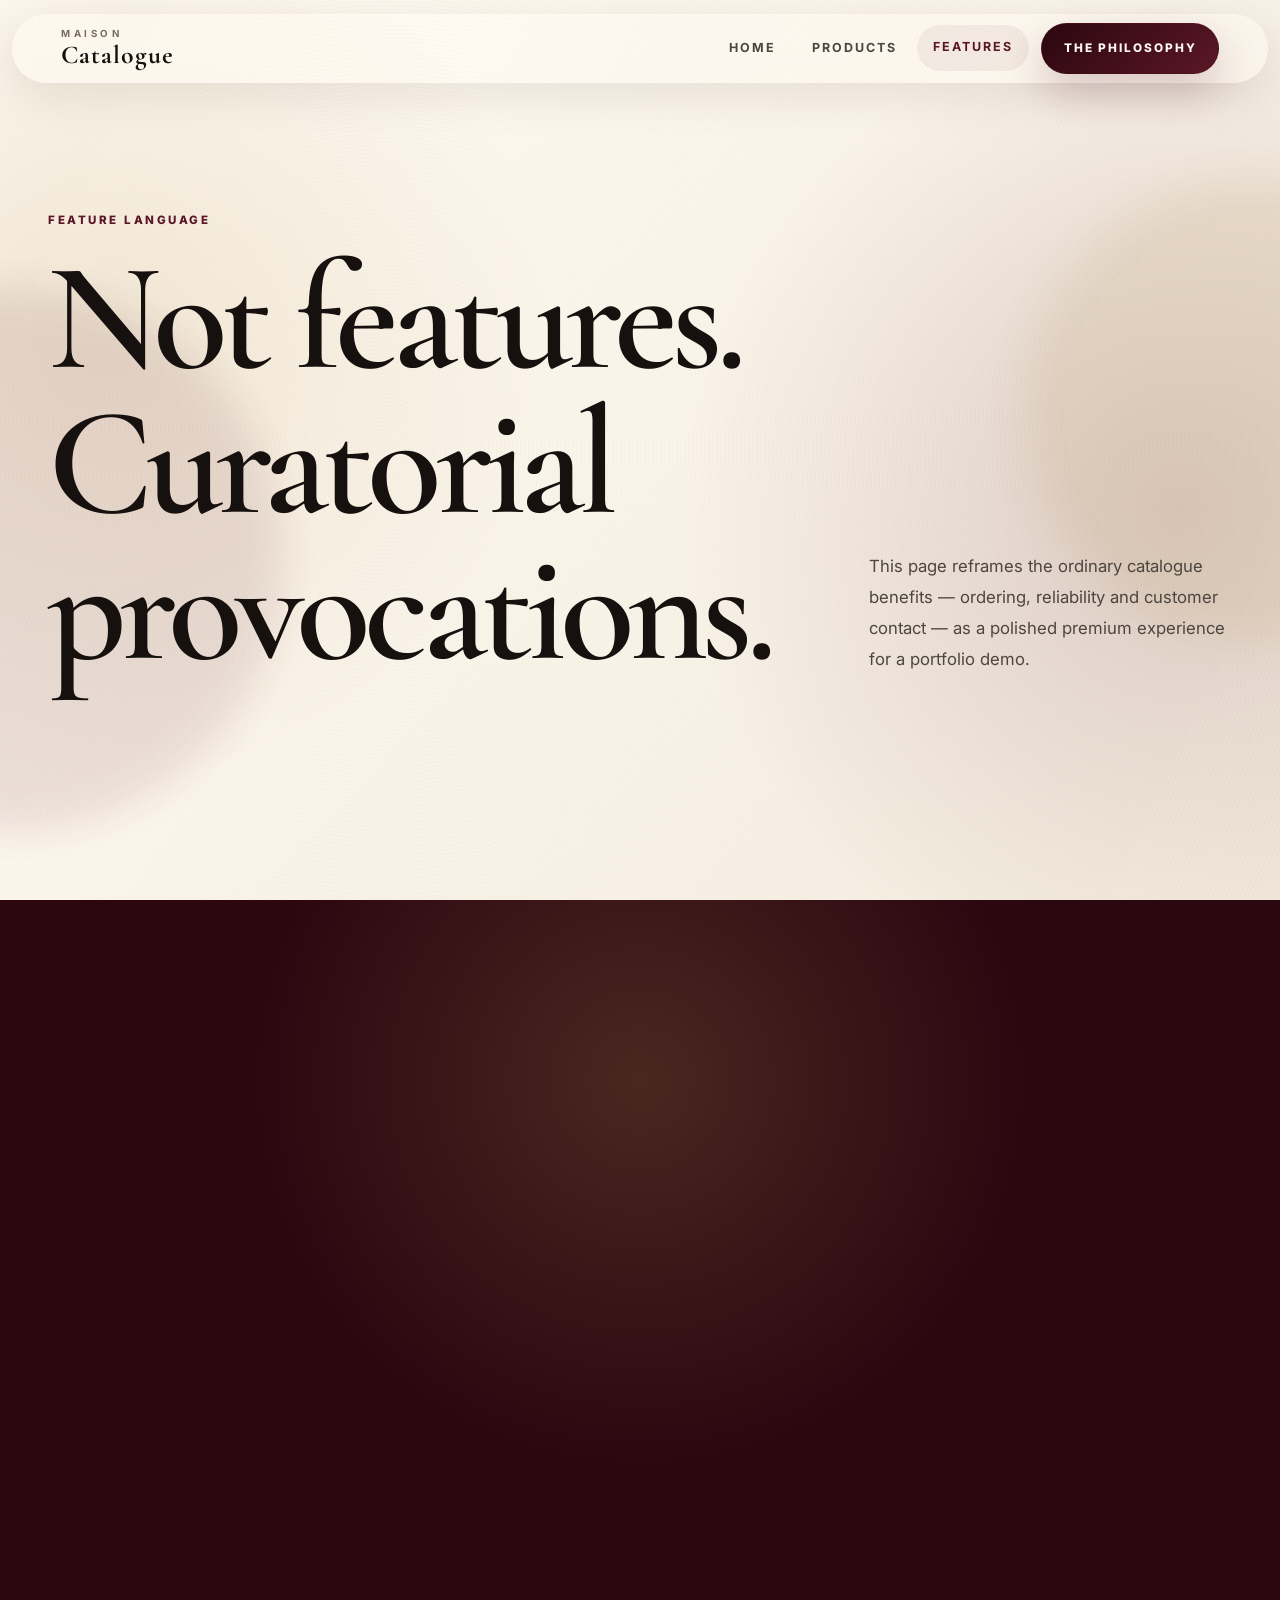
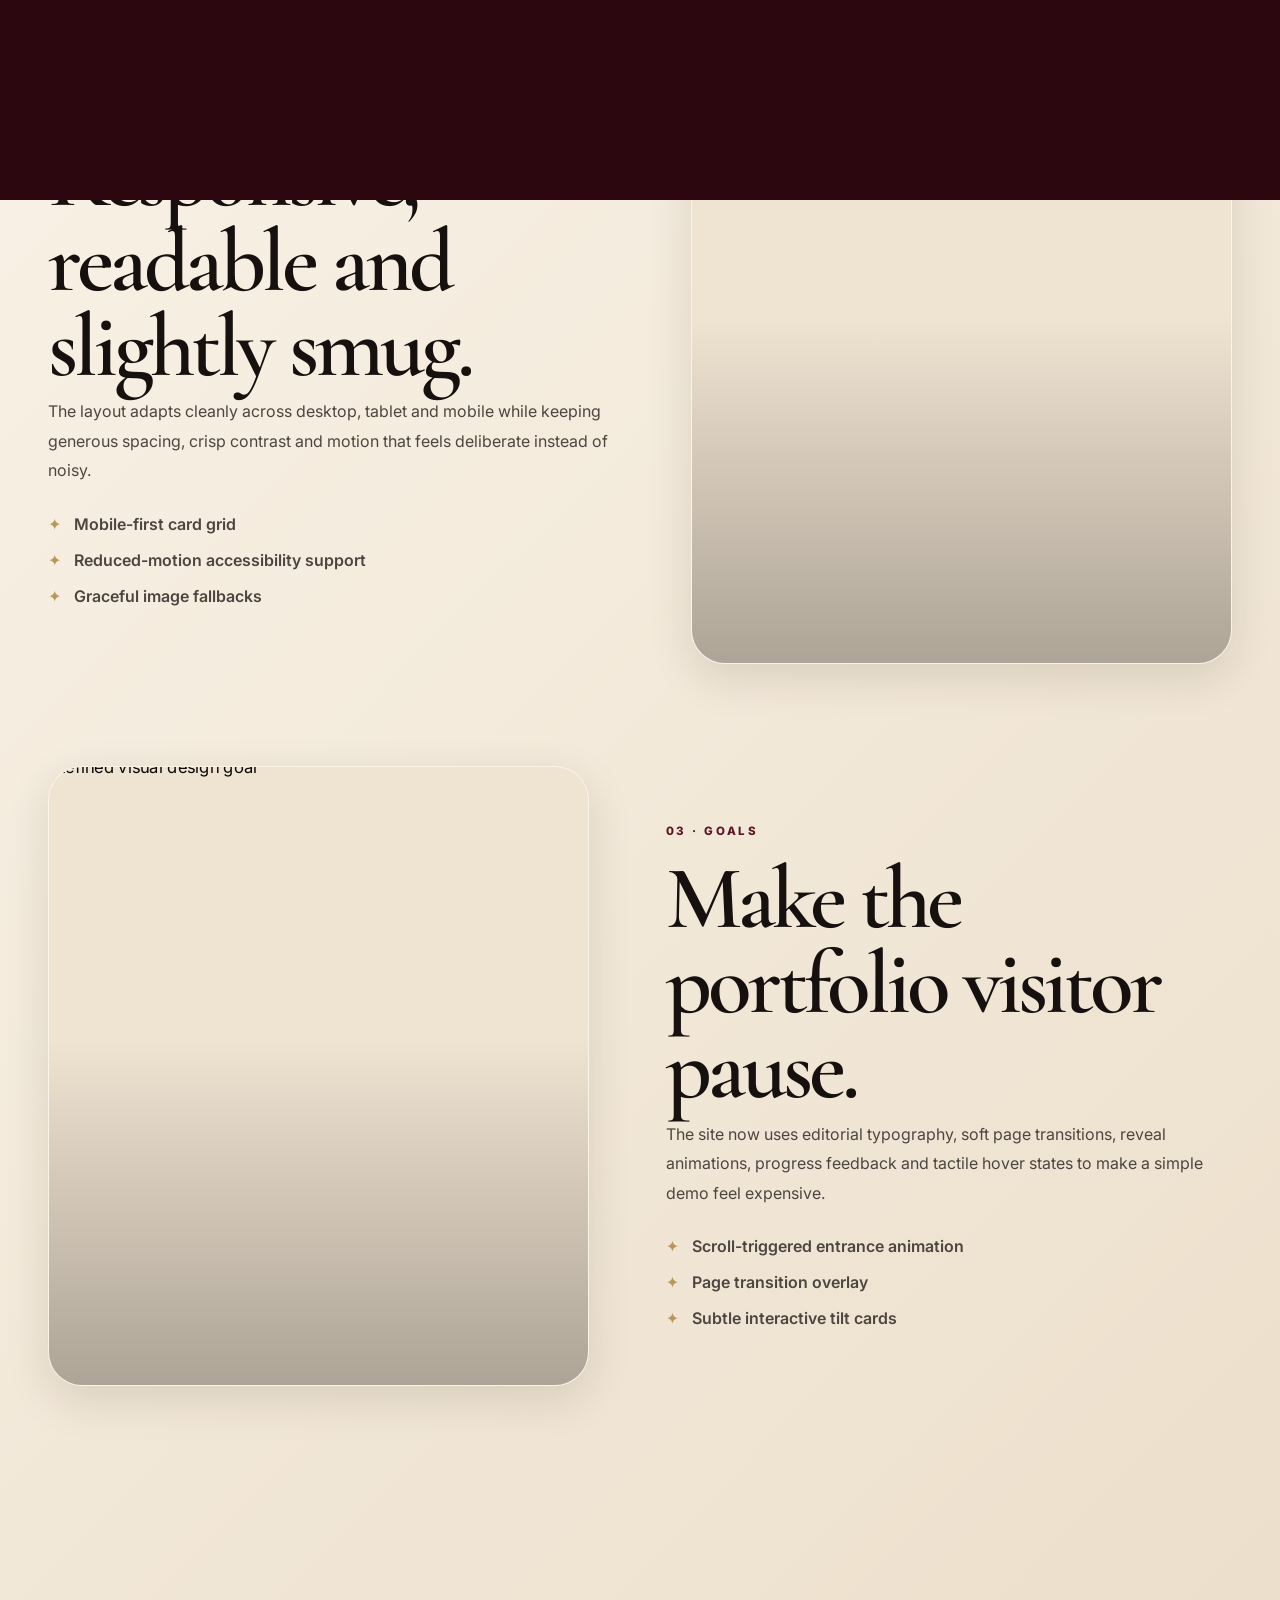
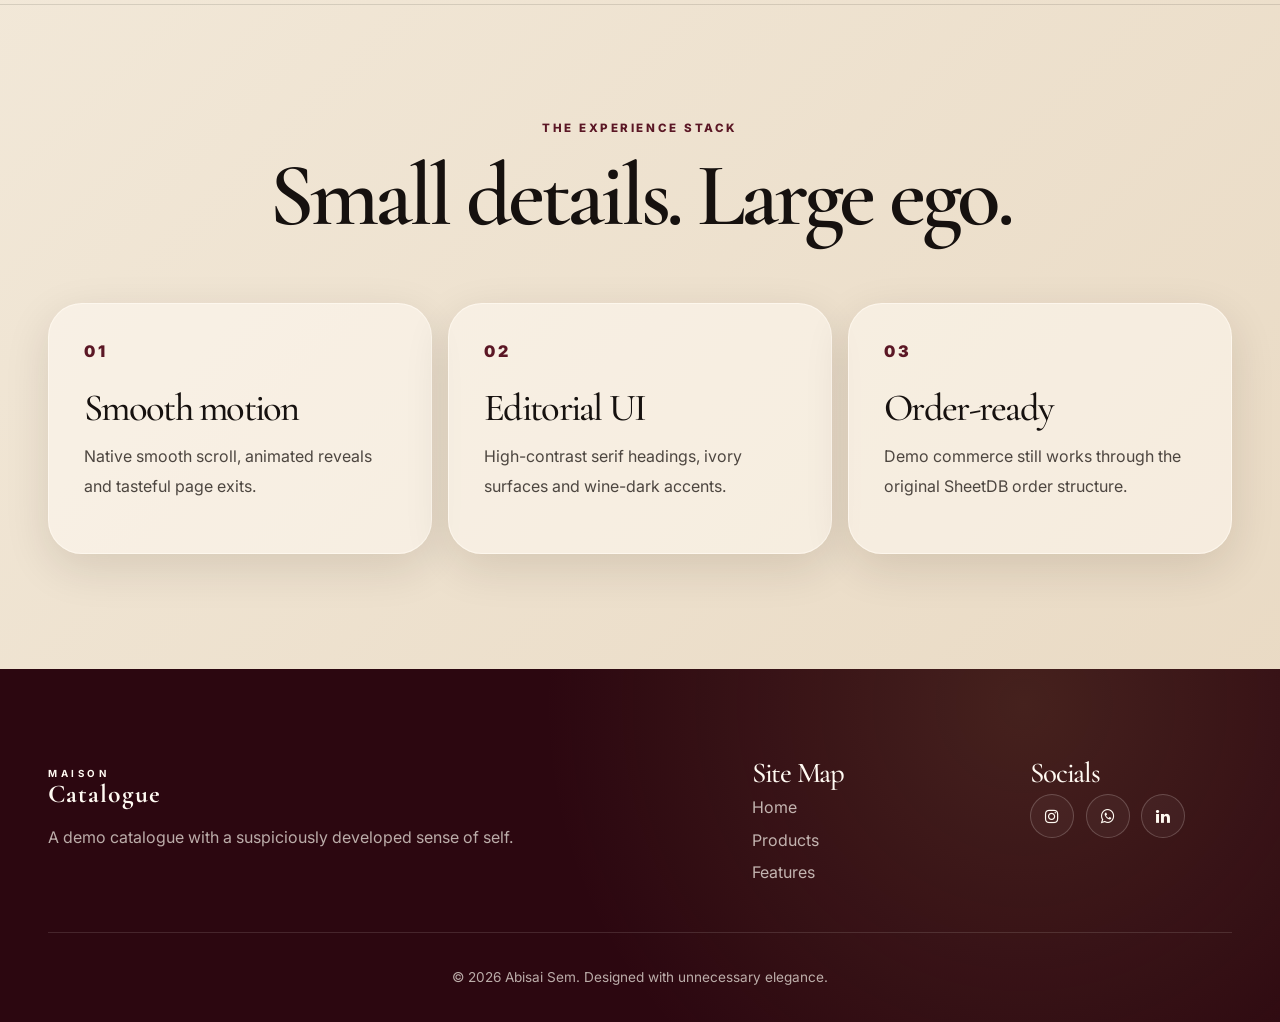
==== Features.html @ dc283537 "complete site overhaul" ====
<!DOCTYPE html>
<html lang="en" data-page="features">
  <head>
    <meta charset="UTF-8" />
    <meta name="viewport" content="width=device-width, initial-scale=1.0" />
    <meta name="description" content="Feature page for a refined static catalogue demo with premium UX language." />
    <title>Maison Catalogue — Features & Philosophy</title>

    <link rel="preconnect" href="https://fonts.googleapis.com" />
    <link rel="preconnect" href="https://fonts.gstatic.com" crossorigin />
    <link
      href="https://fonts.googleapis.com/css2?family=Cormorant+Garamond:wght@400;500;600;700&family=Inter:wght@300;400;500;600;700&display=swap"
      rel="stylesheet"
    />
    <link href="https://cdn.jsdelivr.net/npm/bootstrap@5.3.0/dist/css/bootstrap.min.css" rel="stylesheet" integrity="sha384-9ndCyUaIbzAi2FUVXJi0CjmCapSmO7SnpJef0486qhLnuZ2cdeRhO02iuK6FUUVM" crossorigin="anonymous" />
    <link rel="stylesheet" href="https://cdnjs.cloudflare.com/ajax/libs/font-awesome/4.7.0/css/font-awesome.min.css" />
    <link rel="stylesheet" href="css/style.css" />
  </head>
  <body>
    <div class="grain" aria-hidden="true"></div>
    <div class="page-transition" aria-hidden="true"></div>
    <div class="scroll-progress" aria-hidden="true"><span></span></div>

    <header class="site-header" role="banner">
      <nav class="navbar navbar-expand-lg atelier-nav" aria-label="Primary navigation">
        <div class="container-fluid px-3 px-lg-5">
          <a class="brand-mark page-link" href="Home.html"><span>Maison</span><strong>Catalogue</strong></a>
          <button class="navbar-toggler atelier-toggler" type="button" data-bs-toggle="collapse" data-bs-target="#navmenu" aria-controls="navmenu" aria-expanded="false" aria-label="Toggle navigation"><span></span><span></span></button>
          <div class="collapse navbar-collapse" id="navmenu">
            <ul class="navbar-nav ms-auto align-items-lg-center">
              <li class="nav-item"><a href="Home.html" class="nav-link page-link">Home</a></li>
              <li class="nav-item"><a href="Products.html" class="nav-link page-link">Products</a></li>
              <li class="nav-item"><a href="Features.html" class="nav-link active page-link">Features</a></li>
              <li class="nav-item nav-cta"><a href="#philosophy" class="btn btn-atelier btn-sm">The philosophy</a></li>
            </ul>
          </div>
        </div>
      </nav>
    </header>

    <main>
      <section class="page-hero section-pad-sm">
        <div class="container-fluid px-3 px-lg-5">
          <div class="page-hero-grid">
            <div class="reveal">
              <p class="eyebrow">Feature language</p>
              <h1>Not features. Curatorial provocations.</h1>
            </div>
            <p class="reveal reveal-delay-1">
              This page reframes the ordinary catalogue benefits — ordering, reliability and customer contact — as a polished premium experience for a portfolio demo.
            </p>
          </div>
        </div>
      </section>

      <section class="features section-pad-sm" id="philosophy">
        <div class="container-fluid px-3 px-lg-5">
          <article class="feature-row reveal">
            <div class="feature-image" data-tilt-card>
              <img src="images/karl-joshua-bernal-2i2QbPNCVIU-unsplash.jpg" alt="Curated service presentation" onerror="this.onerror=null; this.src='images/art-placeholder.svg';" />
            </div>
            <div class="feature-copy">
              <p class="eyebrow">01 · Services</p>
              <h2>Ordering without breaking the spell.</h2>
              <p>
                The order flow keeps the demo practical while still feeling premium: product buttons prefill the request, the form posts to SheetDB, and the success page closes the loop with polish.
              </p>
              <ul class="feature-list">
                <li>SheetDB-ready form structure</li>
                <li>Product-aware order buttons</li>
                <li>Elegant confirmation screen</li>
              </ul>
            </div>
          </article>

          <article class="feature-row feature-row-reverse reveal">
            <div class="feature-image" data-tilt-card>
              <img src="images/c-d-x-PDX_a_82obo-unsplash.jpg" alt="Reliable catalogue experience" onerror="this.onerror=null; this.src='images/art-placeholder.svg';" />
            </div>
            <div class="feature-copy">
              <p class="eyebrow">02 · Reliability</p>
              <h2>Responsive, readable and slightly smug.</h2>
              <p>
                The layout adapts cleanly across desktop, tablet and mobile while keeping generous spacing, crisp contrast and motion that feels deliberate instead of noisy.
              </p>
              <ul class="feature-list">
                <li>Mobile-first card grid</li>
                <li>Reduced-motion accessibility support</li>
                <li>Graceful image fallbacks</li>
              </ul>
            </div>
          </article>

          <article class="feature-row reveal">
            <div class="feature-image" data-tilt-card>
              <img src="images/kateryna-hliznitsova-xjE4eg2zTG8-unsplash.jpg" alt="Refined visual design goal" onerror="this.onerror=null; this.src='images/art-placeholder.svg';" />
            </div>
            <div class="feature-copy">
              <p class="eyebrow">03 · Goals</p>
              <h2>Make the portfolio visitor pause.</h2>
              <p>
                The site now uses editorial typography, soft page transitions, reveal animations, progress feedback and tactile hover states to make a simple demo feel expensive.
              </p>
              <ul class="feature-list">
                <li>Scroll-triggered entrance animation</li>
                <li>Page transition overlay</li>
                <li>Subtle interactive tilt cards</li>
              </ul>
            </div>
          </article>
        </div>
      </section>

      <section class="process-section section-pad-sm">
        <div class="container-fluid px-3 px-lg-5">
          <div class="section-heading centered reveal">
            <p class="eyebrow">The experience stack</p>
            <h2>Small details. Large ego.</h2>
          </div>
          <div class="process-grid">
            <div class="process-card reveal"><span>01</span><h3>Smooth motion</h3><p>Native smooth scroll, animated reveals and tasteful page exits.</p></div>
            <div class="process-card reveal reveal-delay-1"><span>02</span><h3>Editorial UI</h3><p>High-contrast serif headings, ivory surfaces and wine-dark accents.</p></div>
            <div class="process-card reveal reveal-delay-2"><span>03</span><h3>Order-ready</h3><p>Demo commerce still works through the original SheetDB order structure.</p></div>
          </div>
        </div>
      </section>
    </main>

    <footer class="site-footer">
      <div class="container-fluid px-3 px-lg-5">
        <div class="footer-grid">
          <div><a class="brand-mark footer-brand page-link" href="Home.html"><span>Maison</span><strong>Catalogue</strong></a><p>A demo catalogue with a suspiciously developed sense of self.</p></div>
          <div><h3>Site Map</h3><a href="Home.html" class="page-link">Home</a><a href="Products.html" class="page-link">Products</a><a href="Features.html" class="page-link">Features</a></div>
          <div><h3>Socials</h3><div class="social-links"><a href="#" aria-label="Instagram"><i class="fa fa-instagram"></i></a><a href="#" aria-label="WhatsApp"><i class="fa fa-whatsapp"></i></a><a href="#" aria-label="LinkedIn"><i class="fa fa-linkedin"></i></a></div></div>
        </div>
        <p class="creator-credit">&copy; 2026 Abisai Sem. Designed with unnecessary elegance.</p>
      </div>
    </footer>

    <script src="https://cdn.jsdelivr.net/npm/bootstrap@5.3.0/dist/js/bootstrap.bundle.min.js" integrity="sha384-geWF76RCwLtnZ8qwWowPQNguL3RmwHVBC9FhGdlKrxdiJJigb/j/68SIy3Te4Bkz" crossorigin="anonymous"></script>
    <script src="js/script.js"></script>
  </body>
</html>
---- css/style.css ----
:root {
  --ink: #16110f;
  --ink-soft: #4d4640;
  --muted: #786d64;
  --paper: #f7f1e7;
  --paper-2: #efe3d1;
  --paper-3: #fffaf2;
  --wine: #5b1725;
  --wine-dark: #2c0710;
  --gold: #b9975b;
  --gold-soft: rgba(185, 151, 91, 0.28);
  --line: rgba(22, 17, 15, 0.12);
  --glass: rgba(255, 250, 242, 0.72);
  --shadow: 0 28px 80px rgba(40, 23, 12, 0.16);
  --shadow-soft: 0 14px 45px rgba(40, 23, 12, 0.12);
  --font-serif: "Cormorant Garamond", Georgia, serif;
  --font-sans: "Inter", system-ui, -apple-system, BlinkMacSystemFont, "Segoe UI", sans-serif;
  --radius-xl: 34px;
  --radius-lg: 24px;
  --radius-md: 16px;
  --ease: cubic-bezier(0.16, 1, 0.3, 1);
}

* {
  box-sizing: border-box;
}

html {
  scroll-behavior: smooth;
  scroll-padding-top: 110px;
}

body {
  min-height: 100vh;
  margin: 0;
  color: var(--ink);
  font-family: var(--font-sans);
  background:
    radial-gradient(circle at 8% 8%, rgba(185, 151, 91, 0.18), transparent 28rem),
    radial-gradient(circle at 92% 12%, rgba(91, 23, 37, 0.16), transparent 31rem),
    linear-gradient(135deg, #fffaf2 0%, #f3eadb 52%, #e8d8c1 100%);
  overflow-x: hidden;
}

body::before,
body::after {
  content: "";
  position: fixed;
  pointer-events: none;
  z-index: -1;
  border-radius: 999px;
  filter: blur(20px);
  opacity: 0.85;
}

body::before {
  width: 42vw;
  height: 42vw;
  left: -20vw;
  bottom: 8vh;
  background: rgba(91, 23, 37, 0.12);
}

body::after {
  width: 36vw;
  height: 36vw;
  right: -16vw;
  top: 20vh;
  background: rgba(185, 151, 91, 0.16);
}

::selection {
  background: var(--wine);
  color: var(--paper-3);
}

img {
  display: block;
  width: 100%;
  max-width: 100%;
}

a {
  color: inherit;
  text-decoration: none;
}

p {
  color: var(--ink-soft);
  line-height: 1.85;
}

h1,
h2,
h3,
h4,
h5 {
  font-family: var(--font-serif);
  letter-spacing: -0.045em;
  line-height: 0.95;
  color: var(--ink);
}

h1 {
  font-size: clamp(4rem, 12vw, 11.5rem);
  font-weight: 600;
}

h2 {
  font-size: clamp(2.7rem, 7vw, 6.8rem);
  font-weight: 600;
}

h3 {
  font-size: clamp(1.65rem, 3vw, 2.55rem);
}

button,
input,
select,
textarea {
  font: inherit;
}

.grain {
  position: fixed;
  inset: 0;
  z-index: 9999;
  pointer-events: none;
  opacity: 0.24;
  mix-blend-mode: multiply;
  background-image:
    linear-gradient(115deg, rgba(255, 255, 255, 0.05), rgba(0, 0, 0, 0.03)),
    repeating-radial-gradient(circle at 30% 50%, rgba(0, 0, 0, 0.05) 0 1px, transparent 1px 4px);
}

.scroll-progress {
  position: fixed;
  top: 0;
  left: 0;
  z-index: 1200;
  width: 100%;
  height: 3px;
  background: transparent;
}

.scroll-progress span {
  display: block;
  width: 0%;
  height: 100%;
  background: linear-gradient(90deg, var(--wine), var(--gold));
  box-shadow: 0 0 18px rgba(91, 23, 37, 0.5);
}

.page-transition {
  position: fixed;
  inset: 0;
  z-index: 1300;
  pointer-events: none;
  transform: translateY(100%);
  background:
    radial-gradient(circle at 50% 20%, rgba(185, 151, 91, 0.22), transparent 24rem),
    var(--wine-dark);
  transition: transform 780ms var(--ease);
}

.page-transition.is-active {
  transform: translateY(0%);
}

.section-pad {
  padding: clamp(6rem, 12vw, 11rem) 0;
}

.section-pad-sm {
  padding: clamp(4.5rem, 9vw, 8rem) 0;
}

.site-header {
  position: sticky;
  top: 0;
  z-index: 1100;
  padding: 14px 0;
}

.atelier-nav {
  width: min(1480px, calc(100% - 24px));
  margin: 0 auto;
  border: 1px solid rgba(255, 250, 242, 0.48);
  border-radius: 999px;
  background: rgba(255, 250, 242, 0.62);
  box-shadow: 0 12px 45px rgba(40, 23, 12, 0.09);
  backdrop-filter: blur(22px);
  -webkit-backdrop-filter: blur(22px);
}

.brand-mark {
  display: inline-grid;
  gap: 0;
  min-width: max-content;
  text-transform: uppercase;
  letter-spacing: 0.22em;
  line-height: 1;
}

.brand-mark span {
  color: var(--muted);
  font-family: var(--font-sans);
  font-size: 0.61rem;
  font-weight: 700;
}

.brand-mark strong {
  margin-top: 3px;
  color: var(--ink);
  font-family: var(--font-serif);
  font-size: clamp(1.35rem, 2vw, 1.8rem);
  font-weight: 700;
  letter-spacing: 0.04em;
  text-transform: none;
}

.navbar-nav {
  gap: 0.25rem;
}

.atelier-nav .nav-link {
  position: relative;
  border-radius: 999px;
  color: var(--ink-soft);
  font-size: 0.78rem;
  font-weight: 700;
  letter-spacing: 0.16em;
  padding: 0.85rem 1rem !important;
  text-transform: uppercase;
  transition: color 250ms ease, background 250ms ease, transform 250ms ease;
}

.atelier-nav .nav-link:hover,
.atelier-nav .nav-link.active {
  color: var(--wine);
  background: rgba(91, 23, 37, 0.06);
  transform: translateY(-1px);
}

.nav-cta {
  margin-left: 0.5rem;
}

.atelier-toggler {
  width: 46px;
  height: 46px;
  border: 1px solid var(--line);
  border-radius: 999px;
  box-shadow: none !important;
}

.atelier-toggler span {
  display: block;
  width: 18px;
  height: 1px;
  margin: 5px auto;
  background: var(--ink);
}

.btn-atelier {
  position: relative;
  isolation: isolate;
  overflow: hidden;
  border: 1px solid rgba(91, 23, 37, 0.22);
  border-radius: 999px;
  color: var(--paper-3) !important;
  background: linear-gradient(135deg, var(--wine-dark), var(--wine));
  box-shadow: 0 18px 40px rgba(91, 23, 37, 0.21);
  font-size: 0.74rem;
  font-weight: 800;
  letter-spacing: 0.16em;
  padding: 0.98rem 1.35rem;
  text-transform: uppercase;
  transition: transform 420ms var(--ease), box-shadow 420ms var(--ease), border-color 420ms ease;
}

.btn-atelier::after {
  content: "";
  position: absolute;
  inset: -2px;
  z-index: -1;
  transform: translateX(-120%) skewX(-12deg);
  background: linear-gradient(90deg, transparent, rgba(255, 255, 255, 0.38), transparent);
  transition: transform 820ms var(--ease);
}

.btn-atelier:hover {
  transform: translateY(-4px);
  border-color: rgba(185, 151, 91, 0.8);
  box-shadow: 0 24px 60px rgba(91, 23, 37, 0.27);
}

.btn-atelier:hover::after {
  transform: translateX(120%) skewX(-12deg);
}

.text-link {
  position: relative;
  display: inline-flex;
  align-items: center;
  color: var(--wine);
  font-size: 0.78rem;
  font-weight: 800;
  letter-spacing: 0.18em;
  text-transform: uppercase;
}

.text-link::after {
  content: "";
  width: 3.2rem;
  height: 1px;
  margin-left: 1rem;
  background: currentColor;
  transform-origin: left center;
  transition: transform 340ms var(--ease);
}

.text-link:hover::after {
  transform: scaleX(1.35);
}

.eyebrow {
  margin-bottom: 1rem;
  color: var(--wine);
  font-size: 0.72rem;
  font-weight: 800;
  letter-spacing: 0.22em;
  line-height: 1.5;
  text-transform: uppercase;
}

.hero-grid {
  display: grid;
  grid-template-columns: minmax(0, 1.05fr) minmax(320px, 0.75fr);
  gap: clamp(2rem, 6vw, 6rem);
  align-items: center;
}

.hero-copy {
  max-width: 920px;
}

.hero-copy h1 {
  max-width: 1050px;
}

.hero-lede {
  max-width: 710px;
  margin: 2rem 0 0;
  font-size: clamp(1.02rem, 1.6vw, 1.24rem);
}

.hero-actions {
  display: flex;
  flex-wrap: wrap;
  gap: 1.25rem 1.6rem;
  align-items: center;
  margin-top: 2.5rem;
}

.hero-media {
  position: relative;
  min-height: min(660px, 78vh);
}

.image-frame {
  position: relative;
  overflow: hidden;
  border: 1px solid rgba(255, 250, 242, 0.78);
  border-radius: var(--radius-xl);
  background: var(--paper-2);
  box-shadow: var(--shadow);
}

.image-frame::before,
.editorial-card::before,
.product-image::before,
.feature-image::before {
  content: "";
  position: absolute;
  inset: 0;
  z-index: 1;
  pointer-events: none;
  background: linear-gradient(180deg, transparent 44%, rgba(22, 17, 15, 0.42));
  opacity: 0.72;
}

.image-frame img,
.editorial-card img,
.product-image img,
.feature-image img {
  width: 100%;
  height: 100%;
  object-fit: cover;
  filter: saturate(0.82) contrast(1.08) sepia(0.14);
  transform: scale(1.04);
  transition: transform 900ms var(--ease), filter 900ms var(--ease);
}

.image-frame:hover img,
.editorial-card:hover img,
.product-card:hover .product-image img,
.feature-image:hover img {
  transform: scale(1.1);
  filter: saturate(1.02) contrast(1.08) sepia(0.06);
}

.image-frame-large {
  height: min(660px, 78vh);
}

.floating-note {
  position: absolute;
  right: -2rem;
  bottom: 8%;
  z-index: 5;
  width: min(260px, 75%);
  border: 1px solid rgba(255, 250, 242, 0.78);
  border-radius: var(--radius-lg);
  padding: 1.1rem;
  background: rgba(255, 250, 242, 0.72);
  box-shadow: var(--shadow-soft);
  backdrop-filter: blur(18px);
}

.floating-note span {
  display: block;
  color: var(--wine);
  font-size: 0.68rem;
  font-weight: 800;
  letter-spacing: 0.2em;
  text-transform: uppercase;
}

.floating-note strong {
  display: block;
  margin-top: 0.35rem;
  font-family: var(--font-serif);
  font-size: 1.55rem;
  line-height: 1;
}

.marquee-strip {
  overflow: hidden;
  border-block: 1px solid var(--line);
  background: rgba(255, 250, 242, 0.42);
}

.marquee-track {
  display: flex;
  width: max-content;
  animation: marquee 24s linear infinite;
}

.marquee-track span {
  padding: 1.1rem 1.2rem;
  color: var(--wine);
  font-family: var(--font-serif);
  font-size: clamp(1.4rem, 3.4vw, 3.4rem);
  font-style: italic;
  white-space: nowrap;
}

@keyframes marquee {
  to {
    transform: translateX(-50%);
  }
}

.section-heading {
  max-width: 820px;
  margin-bottom: clamp(2rem, 5vw, 4rem);
}

.section-heading.centered {
  max-width: 900px;
  margin-inline: auto;
  text-align: center;
}

.section-heading.centered p:not(.eyebrow) {
  max-width: 650px;
  margin: 1rem auto 0;
}

.editorial-triptych {
  display: grid;
  grid-template-columns: 0.9fr 1.16fr 0.9fr;
  gap: clamp(1rem, 2vw, 2rem);
  align-items: end;
}

.editorial-card {
  position: relative;
  overflow: hidden;
  min-height: 520px;
  border: 1px solid rgba(255, 250, 242, 0.72);
  border-radius: var(--radius-xl);
  background: var(--paper-2);
  box-shadow: var(--shadow-soft);
}

.editorial-card:nth-child(2) {
  min-height: 680px;
}

.editorial-caption {
  position: absolute;
  inset-inline: 1.2rem;
  bottom: 1.1rem;
  z-index: 2;
  display: flex;
  align-items: end;
  justify-content: space-between;
  gap: 1rem;
  color: var(--paper-3);
}

.editorial-caption span {
  color: rgba(255, 250, 242, 0.78);
  font-weight: 800;
  letter-spacing: 0.18em;
}

.editorial-caption h3 {
  margin: 0;
  color: var(--paper-3);
  font-style: italic;
}

.product-grid {
  display: grid;
  grid-template-columns: repeat(3, minmax(0, 1fr));
  gap: clamp(1.2rem, 2.4vw, 2rem);
}

.product-grid-home {
  grid-template-columns: repeat(4, minmax(0, 1fr));
}

.product-card {
  position: relative;
  overflow: hidden;
  border: 1px solid rgba(255, 250, 242, 0.72);
  border-radius: var(--radius-xl);
  padding: 0.8rem;
  background: rgba(255, 250, 242, 0.54);
  box-shadow: var(--shadow-soft);
  backdrop-filter: blur(18px);
  transition: transform 550ms var(--ease), box-shadow 550ms var(--ease), background 550ms ease;
}

.product-card:hover {
  transform: translateY(-10px);
  background: rgba(255, 250, 242, 0.78);
  box-shadow: var(--shadow);
}

.product-image {
  position: relative;
  overflow: hidden;
  height: 340px;
  border-radius: calc(var(--radius-xl) - 10px);
  background: var(--paper-2);
}

.product-image.tall {
  height: 460px;
}

.product-badge {
  position: absolute;
  top: 1rem;
  right: 1rem;
  z-index: 2;
  border: 1px solid rgba(255, 250, 242, 0.48);
  border-radius: 999px;
  padding: 0.45rem 0.7rem;
  color: var(--paper-3);
  background: rgba(22, 17, 15, 0.38);
  font-size: 0.62rem;
  font-weight: 800;
  letter-spacing: 0.14em;
  text-transform: uppercase;
  backdrop-filter: blur(12px);
}

.product-body {
  display: flex;
  align-items: start;
  justify-content: space-between;
  gap: 1.2rem;
  padding: 1.2rem 0.35rem 1rem;
}

.product-body h3 {
  margin: 0;
}

.product-body strong {
  min-width: max-content;
  color: var(--wine);
  font-size: 0.95rem;
  letter-spacing: 0.04em;
}

.product-kicker {
  margin: 0 0 0.35rem;
  color: var(--muted);
  font-size: 0.68rem;
  font-weight: 800;
  letter-spacing: 0.18em;
  line-height: 1;
  text-transform: uppercase;
}

.product-note {
  min-height: 3.8rem;
  margin: 0 0 1rem;
  padding: 0 0.35rem;
  color: var(--muted);
  font-size: 0.92rem;
  line-height: 1.65;
}

.manifesto-band {
  border-block: 1px solid var(--line);
}

.manifesto-card {
  max-width: 1120px;
  margin: 0 auto;
  border: 1px solid rgba(255, 250, 242, 0.72);
  border-radius: var(--radius-xl);
  padding: clamp(2rem, 5vw, 5rem);
  background:
    radial-gradient(circle at top right, rgba(185, 151, 91, 0.18), transparent 30rem),
    rgba(255, 250, 242, 0.62);
  box-shadow: var(--shadow-soft);
  text-align: center;
}

.manifesto-card h2 {
  max-width: 940px;
  margin: 0 auto;
  font-style: italic;
}

.manifesto-card p:last-child {
  max-width: 690px;
  margin: 1.5rem auto 0;
}

.contact-grid {
  display: grid;
  grid-template-columns: minmax(0, 0.9fr) minmax(320px, 0.86fr);
  gap: clamp(2rem, 6vw, 6rem);
  align-items: start;
}

.contact-copy {
  position: sticky;
  top: 130px;
}

.atelier-form,
.atelier-modal .modal-content {
  border: 1px solid rgba(255, 250, 242, 0.72);
  border-radius: var(--radius-xl);
  padding: clamp(1.1rem, 3vw, 2rem);
  background: rgba(255, 250, 242, 0.72);
  box-shadow: var(--shadow-soft);
  backdrop-filter: blur(18px);
}

.atelier-form label,
.atelier-modal label {
  display: block;
  margin: 1rem 0 0.45rem;
  color: var(--wine);
  font-size: 0.7rem;
  font-weight: 800;
  letter-spacing: 0.18em;
  text-transform: uppercase;
}

.atelier-form input,
.atelier-form select,
.atelier-form textarea,
.atelier-modal .form-control {
  width: 100%;
  border: 1px solid rgba(22, 17, 15, 0.12);
  border-radius: 18px;
  padding: 1rem 1.05rem;
  color: var(--ink);
  background: rgba(255, 255, 255, 0.54);
  outline: none;
  transition: border-color 220ms ease, box-shadow 220ms ease, background 220ms ease;
}

.atelier-form input:focus,
.atelier-form select:focus,
.atelier-form textarea:focus,
.atelier-modal .form-control:focus {
  border-color: rgba(91, 23, 37, 0.38);
  box-shadow: 0 0 0 4px rgba(91, 23, 37, 0.08);
  background: rgba(255, 255, 255, 0.86);
}

.atelier-form textarea {
  resize: vertical;
}

.atelier-form .btn-atelier {
  margin-top: 1.3rem;
}

.page-hero {
  min-height: 52vh;
  display: grid;
  align-items: end;
}

.page-hero-grid {
  display: grid;
  grid-template-columns: minmax(0, 1fr) minmax(280px, 0.48fr);
  gap: clamp(2rem, 5vw, 5rem);
  align-items: end;
}

.page-hero-grid p:last-child {
  font-size: 1.05rem;
}

.collection-toolbar {
  display: flex;
  justify-content: space-between;
  align-items: end;
  gap: 1.5rem;
  margin-bottom: 2rem;
}

.collection-toolbar h2 {
  margin: 0;
  font-size: clamp(2.4rem, 5vw, 4.6rem);
}

.toolbar-pills {
  display: flex;
  flex-wrap: wrap;
  justify-content: flex-end;
  gap: 0.55rem;
}

.toolbar-pills span {
  border: 1px solid var(--line);
  border-radius: 999px;
  padding: 0.58rem 0.9rem;
  color: var(--wine);
  background: rgba(255, 250, 242, 0.5);
  font-size: 0.68rem;
  font-weight: 800;
  letter-spacing: 0.16em;
  text-transform: uppercase;
}

.feature-row {
  display: grid;
  grid-template-columns: minmax(280px, 0.86fr) minmax(0, 0.9fr);
  gap: clamp(2rem, 6vw, 6.5rem);
  align-items: center;
  margin-bottom: clamp(4rem, 8vw, 7rem);
}

.feature-row-reverse {
  grid-template-columns: minmax(0, 0.9fr) minmax(280px, 0.86fr);
}

.feature-row-reverse .feature-image {
  order: 2;
}

.feature-image {
  position: relative;
  overflow: hidden;
  height: min(620px, 72vh);
  border: 1px solid rgba(255, 250, 242, 0.72);
  border-radius: var(--radius-xl);
  background: var(--paper-2);
  box-shadow: var(--shadow-soft);
}

.feature-copy p:not(.eyebrow) {
  max-width: 660px;
}

.feature-list {
  display: grid;
  gap: 0.75rem;
  margin: 1.6rem 0 0;
  padding: 0;
  list-style: none;
}

.feature-list li {
  position: relative;
  padding-left: 1.65rem;
  color: var(--ink-soft);
  font-weight: 600;
}

.feature-list li::before {
  content: "✦";
  position: absolute;
  left: 0;
  color: var(--gold);
}

.process-section {
  border-top: 1px solid var(--line);
}

.process-grid {
  display: grid;
  grid-template-columns: repeat(3, minmax(0, 1fr));
  gap: 1rem;
}

.process-card {
  border: 1px solid rgba(255, 250, 242, 0.72);
  border-radius: var(--radius-xl);
  padding: clamp(1.3rem, 3vw, 2.2rem);
  background: rgba(255, 250, 242, 0.55);
  box-shadow: var(--shadow-soft);
}

.process-card span {
  color: var(--wine);
  font-weight: 900;
  letter-spacing: 0.2em;
}

.process-card h3 {
  margin: 1.7rem 0 1rem;
}

.site-footer {
  padding: clamp(3rem, 7vw, 6rem) 0 2rem;
  color: var(--paper-3);
  background:
    radial-gradient(circle at 80% 10%, rgba(185, 151, 91, 0.18), transparent 30rem),
    var(--wine-dark);
}

.site-footer p,
.site-footer a,
.site-footer h3,
.site-footer .brand-mark strong,
.site-footer .brand-mark span {
  color: var(--paper-3);
}

.site-footer p {
  color: rgba(255, 250, 242, 0.68);
}

.footer-grid {
  display: grid;
  grid-template-columns: minmax(0, 1.4fr) minmax(180px, 0.45fr) minmax(180px, 0.45fr);
  gap: clamp(2rem, 6vw, 6rem);
  align-items: start;
}

.footer-grid > div:nth-child(2) a {
  display: block;
  width: max-content;
  margin-top: 0.55rem;
  color: rgba(255, 250, 242, 0.7);
  transition: color 220ms ease, transform 220ms ease;
}

.footer-grid > div:nth-child(2) a:hover {
  color: var(--paper-3);
  transform: translateX(4px);
}

.footer-grid h3 {
  font-size: 1.8rem;
}

.footer-brand {
  margin-bottom: 1rem;
}

.social-links {
  display: flex;
  gap: 0.7rem;
}

.social-links a {
  display: grid;
  place-items: center;
  width: 44px;
  height: 44px;
  border: 1px solid rgba(255, 250, 242, 0.2);
  border-radius: 999px;
  background: rgba(255, 255, 255, 0.04);
  transition: transform 260ms var(--ease), background 260ms ease;
}

.social-links a:hover {
  transform: translateY(-4px);
  background: rgba(255, 255, 255, 0.12);
}

.creator-credit {
  margin: 3rem 0 0;
  padding-top: 2rem;
  border-top: 1px solid rgba(255, 250, 242, 0.12);
  text-align: center;
  font-size: 0.85rem;
}

.atelier-modal .modal-dialog {
  max-width: 620px;
}

.atelier-modal .modal-content {
  border: 1px solid rgba(91, 23, 37, 0.12);
}

.atelier-modal .modal-header {
  border-bottom: 1px solid var(--line);
  padding: 0 0 1rem;
}

.atelier-modal .modal-title {
  font-size: 2.4rem;
}

.atelier-modal .modal-body {
  padding: 1.2rem 0 0;
}

.atelier-modal .lead {
  font-size: 1rem;
}

.success-body {
  display: grid;
  min-height: 100vh;
  place-items: center;
  padding: 1rem;
  background:
    radial-gradient(circle at 20% 10%, rgba(185, 151, 91, 0.22), transparent 30rem),
    radial-gradient(circle at 80% 90%, rgba(91, 23, 37, 0.18), transparent 30rem),
    var(--paper);
}

.success-wrap {
  width: min(860px, 100%);
}

.success-card {
  border: 1px solid rgba(255, 250, 242, 0.72);
  border-radius: var(--radius-xl);
  padding: clamp(2rem, 7vw, 5rem);
  background: rgba(255, 250, 242, 0.72);
  box-shadow: var(--shadow);
  text-align: center;
  backdrop-filter: blur(18px);
}

.success-card h1 {
  font-size: clamp(3.3rem, 10vw, 7.4rem);
}

.success-card p:not(.eyebrow) {
  max-width: 620px;
  margin: 1.25rem auto 2rem;
}

.reveal {
  opacity: 0;
  transform: translateY(34px) scale(0.985);
  transition: opacity 900ms var(--ease), transform 900ms var(--ease);
}

.reveal.visible {
  opacity: 1;
  transform: translateY(0) scale(1);
}

.reveal-delay-1 {
  transition-delay: 110ms;
}

.reveal-delay-2 {
  transition-delay: 220ms;
}

.reveal-delay-3 {
  transition-delay: 330ms;
}

[data-tilt-card] {
  transform-style: preserve-3d;
  will-change: transform;
}

@media (max-width: 1200px) {
  .product-grid-home,
  .product-grid {
    grid-template-columns: repeat(2, minmax(0, 1fr));
  }

  .product-image.tall {
    height: 390px;
  }
}

@media (max-width: 991px) {
  .atelier-nav {
    border-radius: 28px;
  }

  .navbar-collapse {
    padding: 1rem 0 0.35rem;
  }

  .nav-cta {
    margin: 0.5rem 0 0;
  }

  .hero-grid,
  .page-hero-grid,
  .contact-grid,
  .feature-row,
  .feature-row-reverse,
  .footer-grid {
    grid-template-columns: 1fr;
  }

  .feature-row-reverse .feature-image {
    order: 0;
  }

  .contact-copy {
    position: static;
  }

  .hero-media,
  .image-frame-large {
    min-height: auto;
    height: 560px;
  }

  .floating-note {
    right: 1rem;
  }

  .editorial-triptych {
    grid-template-columns: 1fr;
  }

  .editorial-card,
  .editorial-card:nth-child(2) {
    min-height: 460px;
  }

  .process-grid {
    grid-template-columns: 1fr;
  }
}

@media (max-width: 700px) {
  body {
    background:
      radial-gradient(circle at 8% 8%, rgba(185, 151, 91, 0.16), transparent 18rem),
      linear-gradient(135deg, #fffaf2 0%, #f0e4d5 100%);
  }

  h1 {
    font-size: clamp(3.5rem, 18vw, 5.8rem);
  }

  h2 {
    font-size: clamp(2.6rem, 14vw, 4rem);
  }

  .section-pad {
    padding: 5rem 0;
  }

  .section-pad-sm {
    padding: 4rem 0;
  }

  .product-grid-home,
  .product-grid {
    grid-template-columns: 1fr;
  }

  .hero-media,
  .image-frame-large,
  .feature-image {
    height: 440px;
  }

  .product-image,
  .product-image.tall {
    height: 360px;
  }

  .collection-toolbar {
    align-items: start;
    flex-direction: column;
  }

  .toolbar-pills {
    justify-content: flex-start;
  }

  .page-hero {
    min-height: auto;
  }

  .floating-note {
    width: calc(100% - 2rem);
    right: 1rem;
    bottom: 1rem;
  }
}

@media (max-width: 420px) {
  .brand-mark strong {
    font-size: 1.25rem;
  }

  .atelier-nav {
    width: calc(100% - 14px);
  }

  .hero-actions {
    align-items: stretch;
    flex-direction: column;
  }

  .hero-actions .btn-atelier,
  .hero-actions .text-link {
    justify-content: center;
  }

  .product-image,
  .product-image.tall,
  .hero-media,
  .image-frame-large,
  .feature-image {
    height: 330px;
  }

  .product-body {
    flex-direction: column;
    gap: 0.45rem;
  }
}

@media (prefers-reduced-motion: reduce) {
  *,
  *::before,
  *::after {
    animation-duration: 0.01ms !important;
    animation-iteration-count: 1 !important;
    scroll-behavior: auto !important;
    transition-duration: 0.01ms !important;
  }

  .reveal {
    opacity: 1;
    transform: none;
  }
}
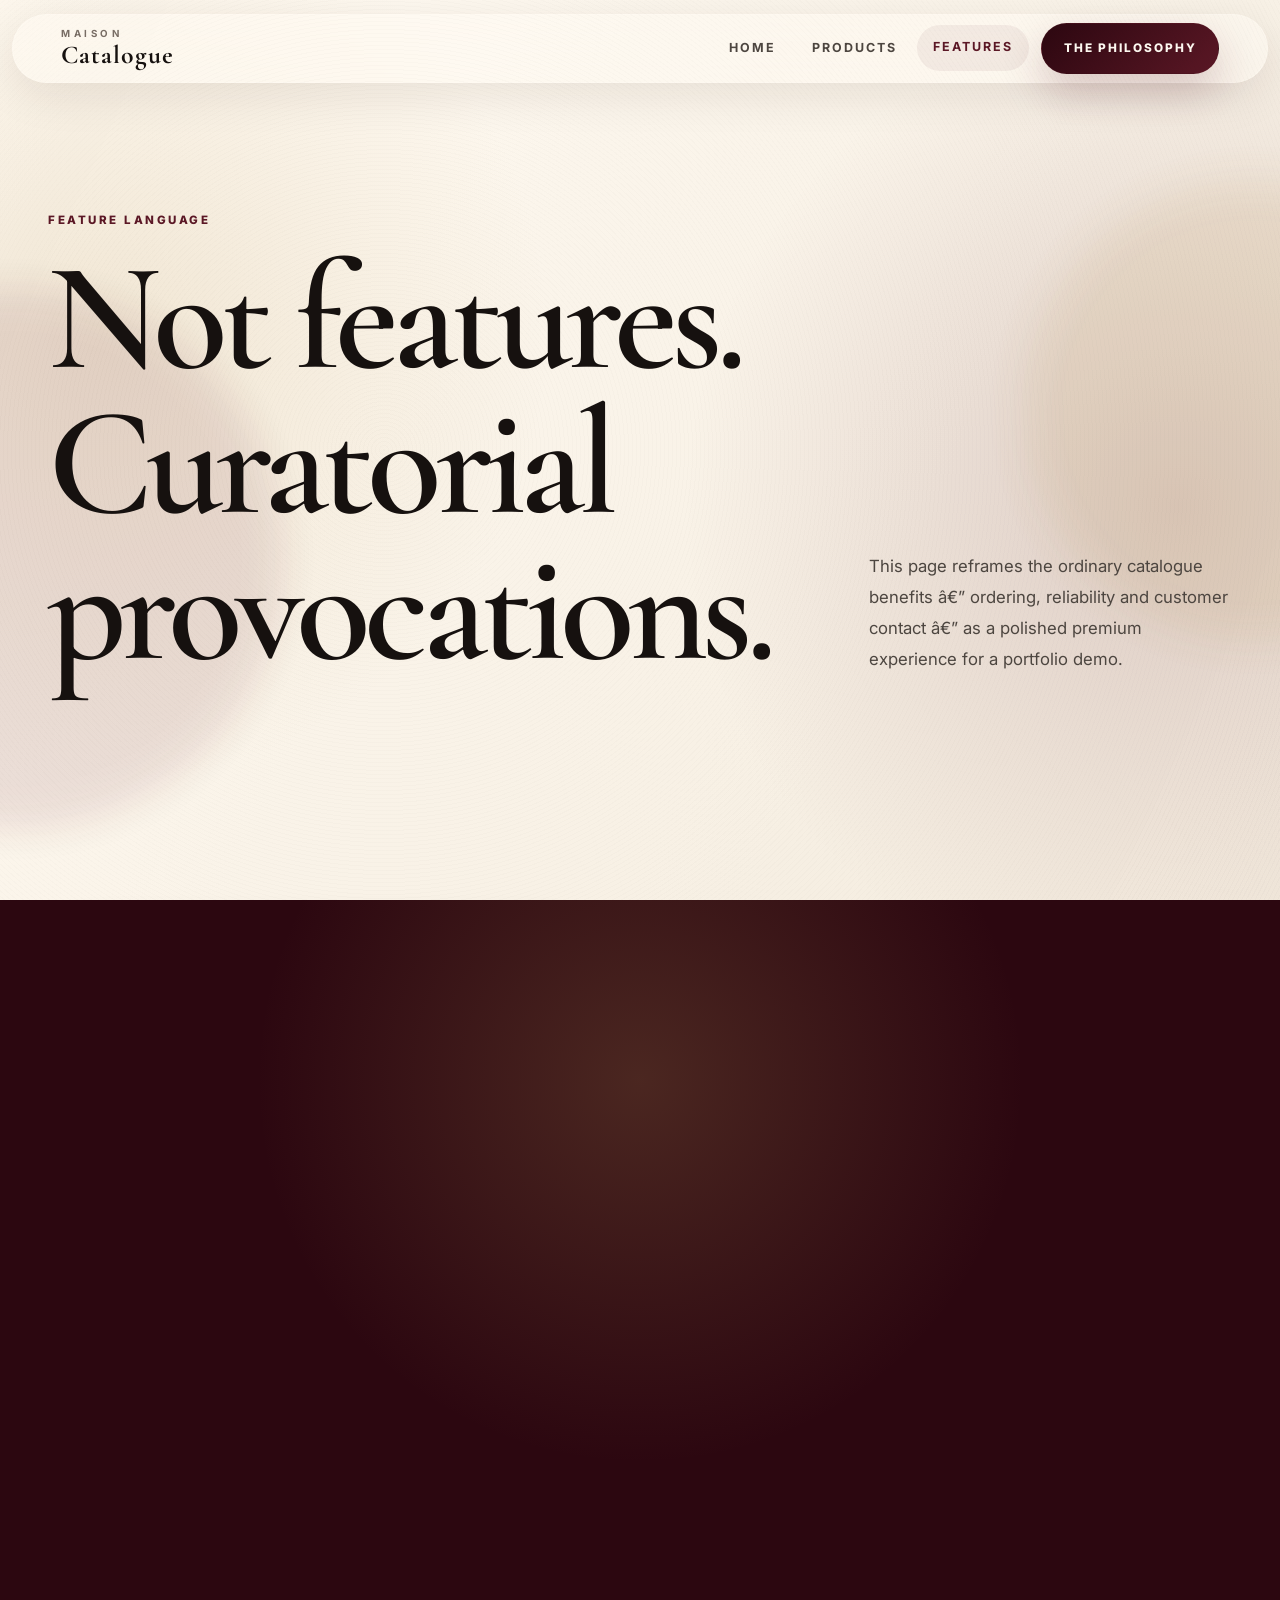
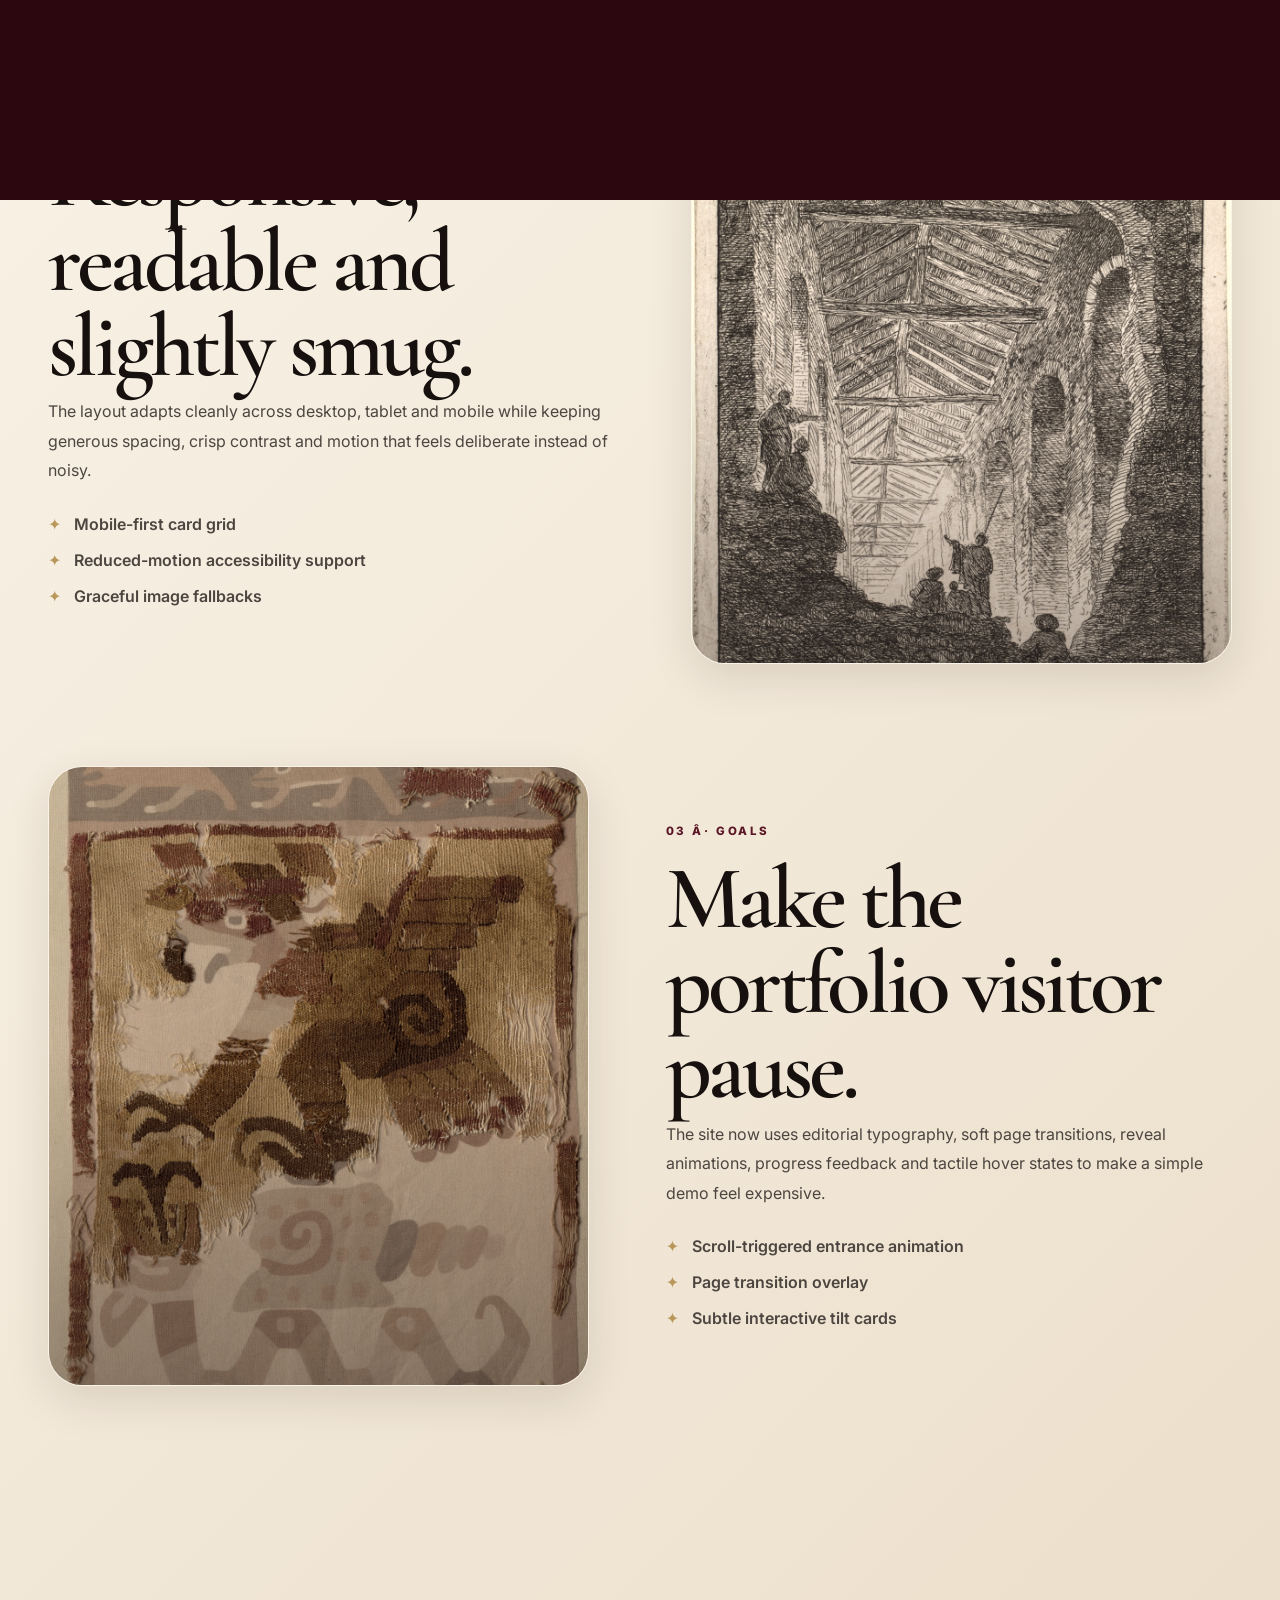
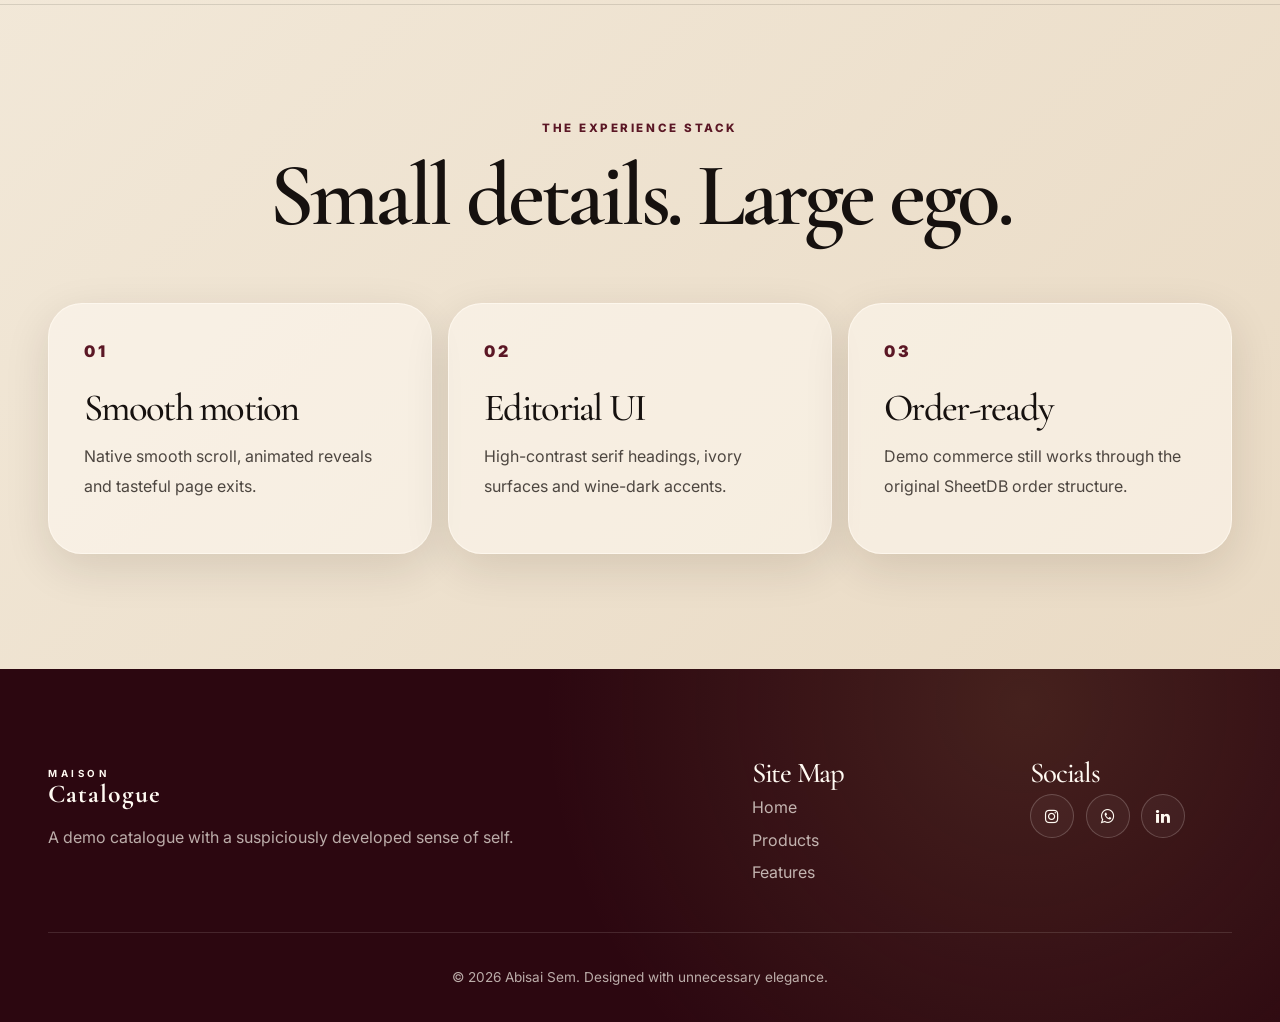
==== commit 474a56ac: "added pretentious images" ====
--- a/Features.html
+++ b/Features.html
@@ -1,10 +1,10 @@
-<!DOCTYPE html>
+﻿<!DOCTYPE html>
 <html lang="en" data-page="features">
   <head>
     <meta charset="UTF-8" />
     <meta name="viewport" content="width=device-width, initial-scale=1.0" />
     <meta name="description" content="Feature page for a refined static catalogue demo with premium UX language." />
-    <title>Maison Catalogue — Features & Philosophy</title>
+    <title>Maison Catalogue â€” Features & Philosophy</title>
 
     <link rel="preconnect" href="https://fonts.googleapis.com" />
     <link rel="preconnect" href="https://fonts.gstatic.com" crossorigin />
@@ -47,7 +47,7 @@
               <h1>Not features. Curatorial provocations.</h1>
             </div>
             <p class="reveal reveal-delay-1">
-              This page reframes the ordinary catalogue benefits — ordering, reliability and customer contact — as a polished premium experience for a portfolio demo.
+              This page reframes the ordinary catalogue benefits â€” ordering, reliability and customer contact â€” as a polished premium experience for a portfolio demo.
             </p>
           </div>
         </div>
@@ -57,10 +57,10 @@
         <div class="container-fluid px-3 px-lg-5">
           <article class="feature-row reveal">
             <div class="feature-image" data-tilt-card>
-              <img src="images/karl-joshua-bernal-2i2QbPNCVIU-unsplash.jpg" alt="Curated service presentation" onerror="this.onerror=null; this.src='images/art-placeholder.svg';" />
+              <img src="images/pretentious-services-desk.jpg" alt="Curated service presentation" onerror="this.onerror=null; this.src='images/pretentious-hero-desk.jpg';" />
             </div>
             <div class="feature-copy">
-              <p class="eyebrow">01 · Services</p>
+              <p class="eyebrow">01 Â· Services</p>
               <h2>Ordering without breaking the spell.</h2>
               <p>
                 The order flow keeps the demo practical while still feeling premium: product buttons prefill the request, the form posts to SheetDB, and the success page closes the loop with polish.
@@ -75,10 +75,10 @@
 
           <article class="feature-row feature-row-reverse reveal">
             <div class="feature-image" data-tilt-card>
-              <img src="images/c-d-x-PDX_a_82obo-unsplash.jpg" alt="Reliable catalogue experience" onerror="this.onerror=null; this.src='images/art-placeholder.svg';" />
+              <img src="images/pretentious-reliability-gallery.jpg" alt="Reliable catalogue experience" onerror="this.onerror=null; this.src='images/pretentious-hero-desk.jpg';" />
             </div>
             <div class="feature-copy">
-              <p class="eyebrow">02 · Reliability</p>
+              <p class="eyebrow">02 Â· Reliability</p>
               <h2>Responsive, readable and slightly smug.</h2>
               <p>
                 The layout adapts cleanly across desktop, tablet and mobile while keeping generous spacing, crisp contrast and motion that feels deliberate instead of noisy.
@@ -93,10 +93,10 @@
 
           <article class="feature-row reveal">
             <div class="feature-image" data-tilt-card>
-              <img src="images/kateryna-hliznitsova-xjE4eg2zTG8-unsplash.jpg" alt="Refined visual design goal" onerror="this.onerror=null; this.src='images/art-placeholder.svg';" />
+              <img src="images/pretentious-goals-textile.jpg" alt="Refined visual design goal" onerror="this.onerror=null; this.src='images/pretentious-hero-desk.jpg';" />
             </div>
             <div class="feature-copy">
-              <p class="eyebrow">03 · Goals</p>
+              <p class="eyebrow">03 Â· Goals</p>
               <h2>Make the portfolio visitor pause.</h2>
               <p>
                 The site now uses editorial typography, soft page transitions, reveal animations, progress feedback and tactile hover states to make a simple demo feel expensive.
@@ -141,3 +141,4 @@
     <script src="js/script.js"></script>
   </body>
 </html>
+
